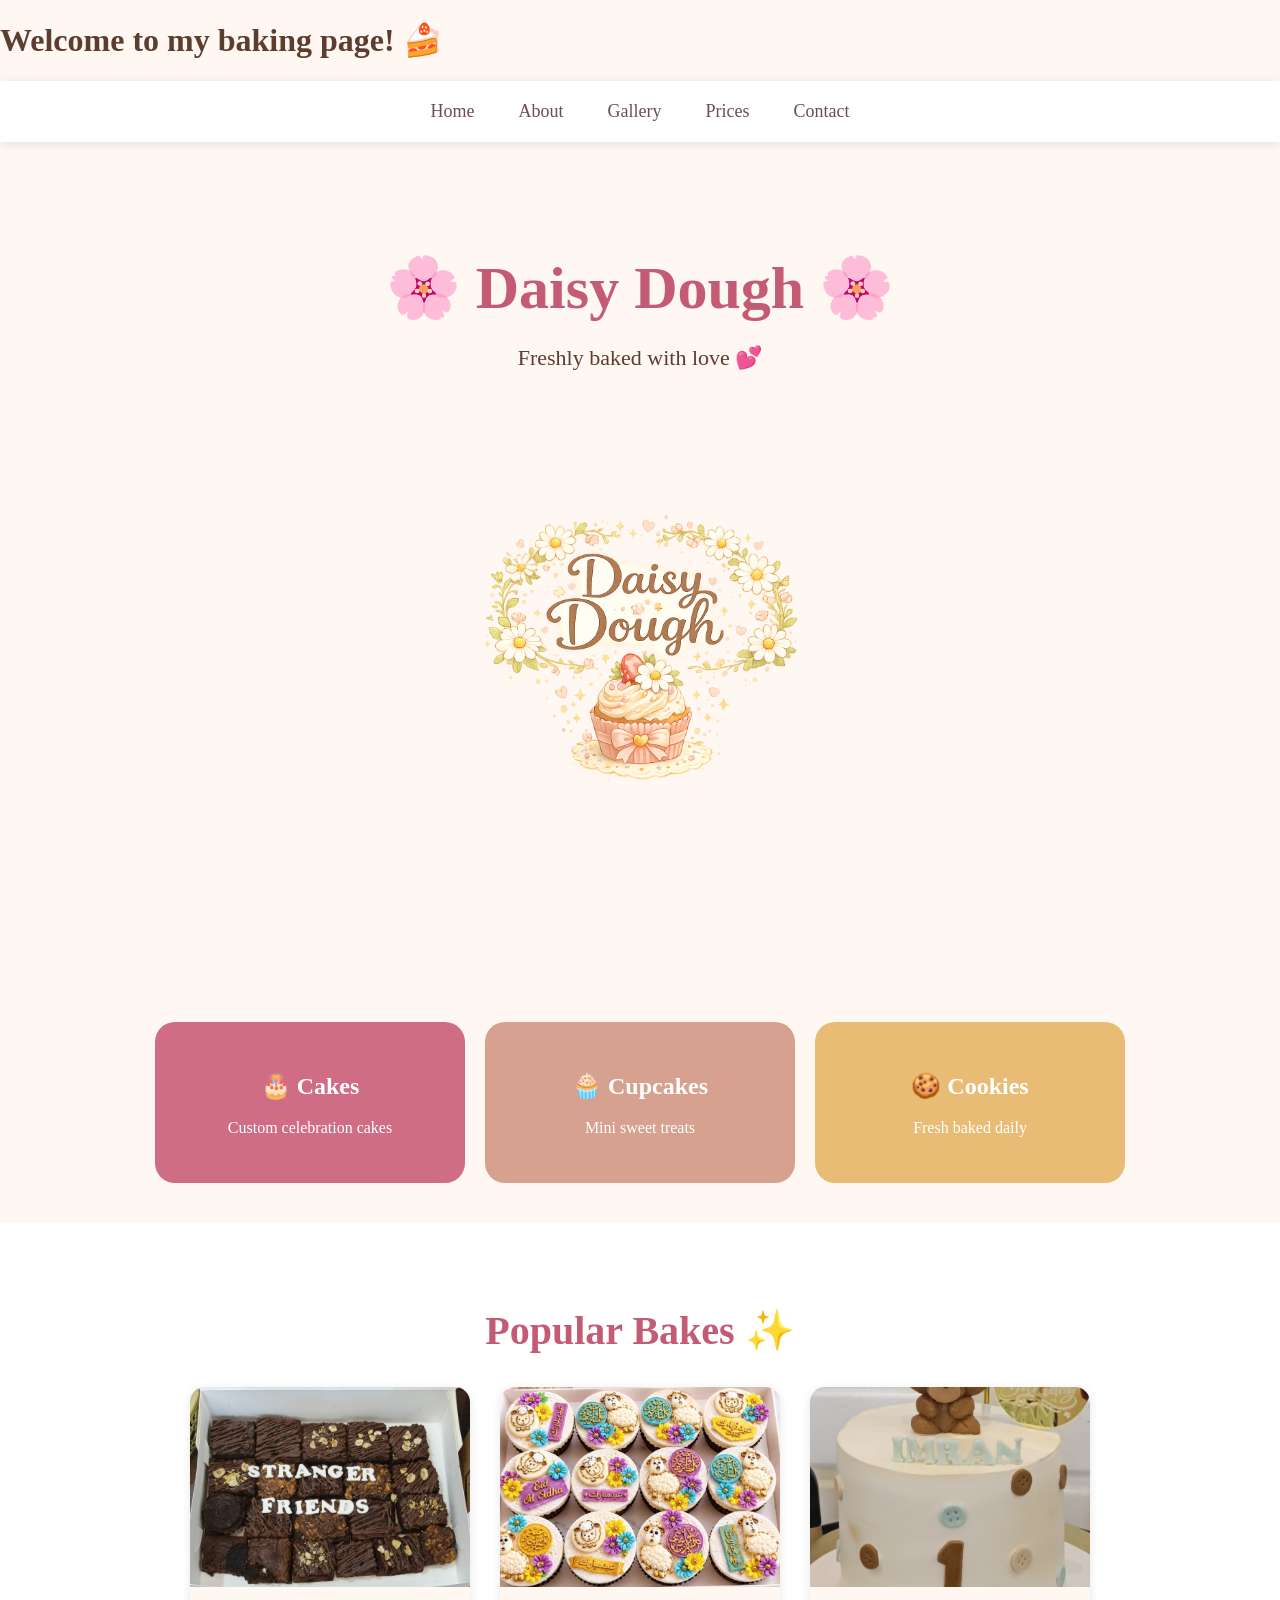
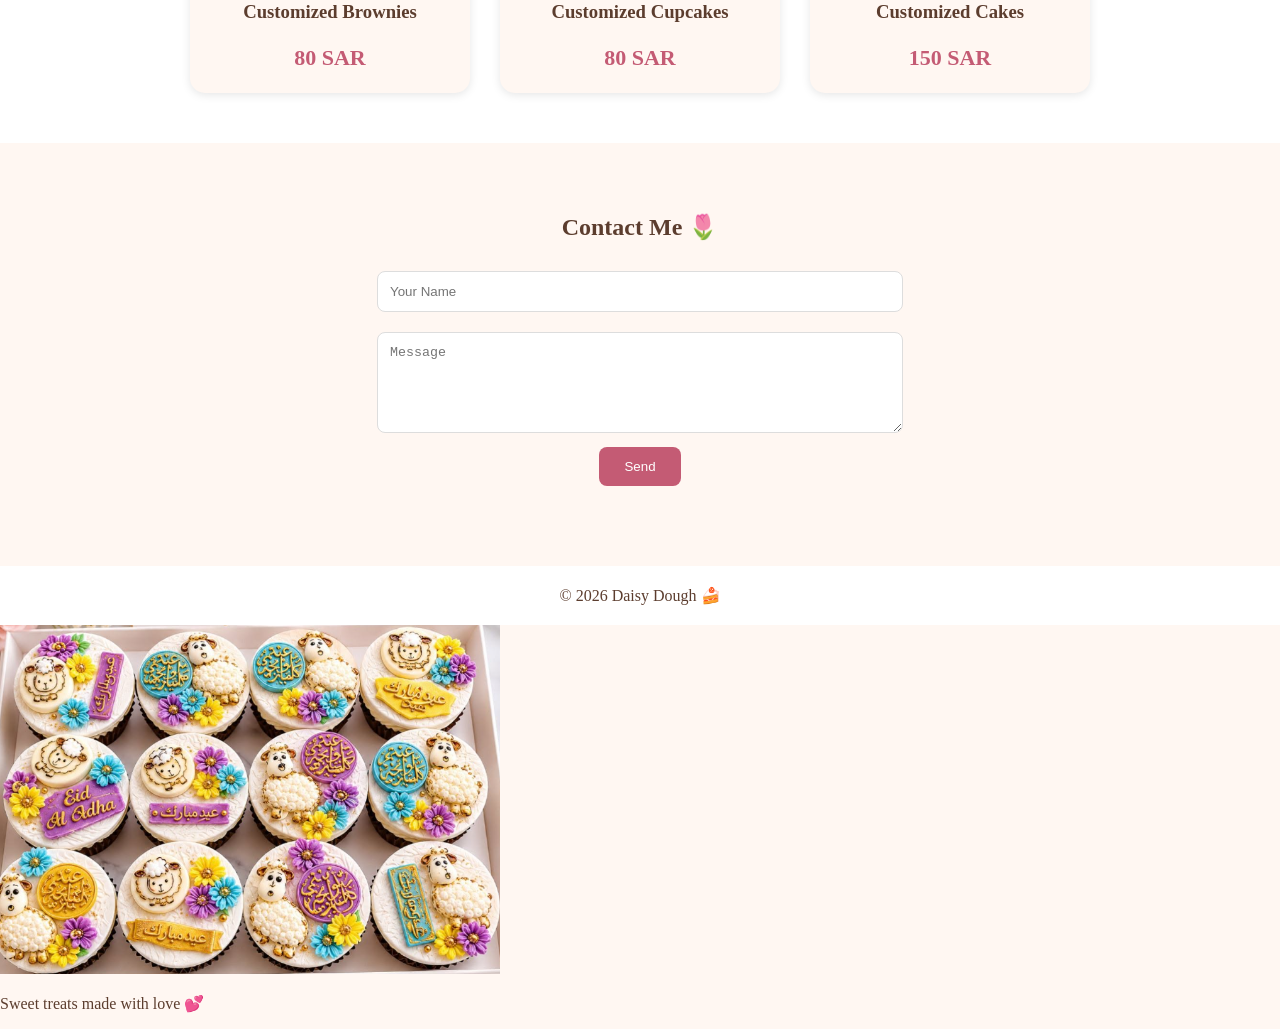
==== index.html @ 70e9c6f1 "Update index.html" ====
<!DOCTYPE html>
<html>
<head>
  <title>My Baking Website</title>
</head>
<body>
  <h1>Welcome to my baking page! 🍰</h1>


<style>
body{
    margin:0;
    font-family: Georgia, serif;
    background:#fff7f2;
    color:#5c3d2e;
}

nav{
    background:white;
    padding:20px;
    text-align:center;
    box-shadow:0 2px 10px rgba(0,0,0,0.1);
}

nav a{
    text-decoration:none;
    color:#6b4f4f;
    margin:20px;
    font-size:18px;
}

.hero{
    text-align:center;
    padding:60px 20px;
}

.hero h1{
    font-size:60px;
    color:#c45b74;
    margin-bottom:10px;
}

.hero p{
    font-size:22px;
}

.hero img{
    width:350px;
    max-width:90%;
    border-radius:20px;
}

.categories{
    display:flex;
    justify-content:center;
    gap:20px;
    flex-wrap:wrap;
    margin:40px;
}

.box{
    width:250px;
    padding:30px;
    border-radius:20px;
    color:white;
    text-align:center;
}

.box1{background:#cf6d84;}
.box2{background:#d6a18f;}
.box3{background:#e8bc75;}

.gallery{
    background:white;
    padding:50px 20px;
    text-align:center;
}

.gallery h2{
    color:#c45b74;
    font-size:40px;
}

.cards{
    display:flex;
    justify-content:center;
    flex-wrap:wrap;
    gap:30px;
}

.card{
    width:280px;
    background:#fff7f2;
    border-radius:15px;
    overflow:hidden;
    box-shadow:0 2px 10px rgba(0,0,0,0.1);
}

.card img{
    width:100%;
    height:200px;
    object-fit:cover;
}

.card h3{
    margin:10px;
}

.price{
    color:#c45b74;
    font-size:22px;
    font-weight:bold;
}

.contact{
    padding:50px;
    text-align:center;
}

input, textarea{
    width:80%;
    max-width:500px;
    padding:12px;
    margin:10px;
    border:1px solid #ddd;
    border-radius:8px;
}

button{
    background:#c45b74;
    color:white;
    border:none;
    padding:12px 25px;
    border-radius:8px;
    cursor:pointer;
}

footer{
    background:white;
    text-align:center;
    padding:20px;
    margin-top:30px;
}
</style>
</head>

<body>

<nav>
    <a href="#">Home</a>
    <a href="#">About</a>
    <a href="#">Gallery</a>
    <a href="#">Prices</a>
    <a href="#">Contact</a>
</nav>

<section class="hero">
    <h1>🌸 Daisy Dough 🌸</h1>
    <p>Freshly baked with love 💕</p>

    <img src="file_00000000db2871fda875c64930de5b03.png" alt="Bakery Cake">
</section>

<div class="categories">
    <div class="box box1">
        <h2>🎂 Cakes</h2>
        <p>Custom celebration cakes</p>
    </div>

    <div class="box box2">
        <h2>🧁 Cupcakes</h2>
        <p>Mini sweet treats</p>
    </div>

    <div class="box box3">
        <h2>🍪 Cookies</h2>
        <p>Fresh baked daily</p>
    </div>
</div>

<section class="gallery">
    <h2>Popular Bakes ✨</h2>

    <div class="cards">

        <div class="card">
            <img src="IMG_20260624_204231.jpg">
            <h3>Customized Brownies</h3>
            <p class="price">80 SAR</p>
        </div>

        <div class="card">
            <img src="Screenshot 2026-06-24 012534.png">
            <h3>Customized Cupcakes</h3>
            <p class="price">80 SAR</p>
        </div>

        <div class="card">
            <img src="IMG_20260624_204357.jpg">
            <h3>Customized Cakes</h3>
            <p class="price">150 SAR</p>
        </div>

    </div>
</section>

<section class="contact">
    <h2>Contact Me 🌷</h2>

    <input type="text" placeholder="Your Name"><br>
    <textarea rows="5" placeholder="Message"></textarea><br>

    <button>Send</button>
</section>

<footer>
    © 2026 Daisy Dough 🍰
</footer>

</body>
</html>
  <img src="Screenshot 2026-06-24 012534.png" width="500">
   <p>Sweet treats made with love 💕</p>
</body>
</html>
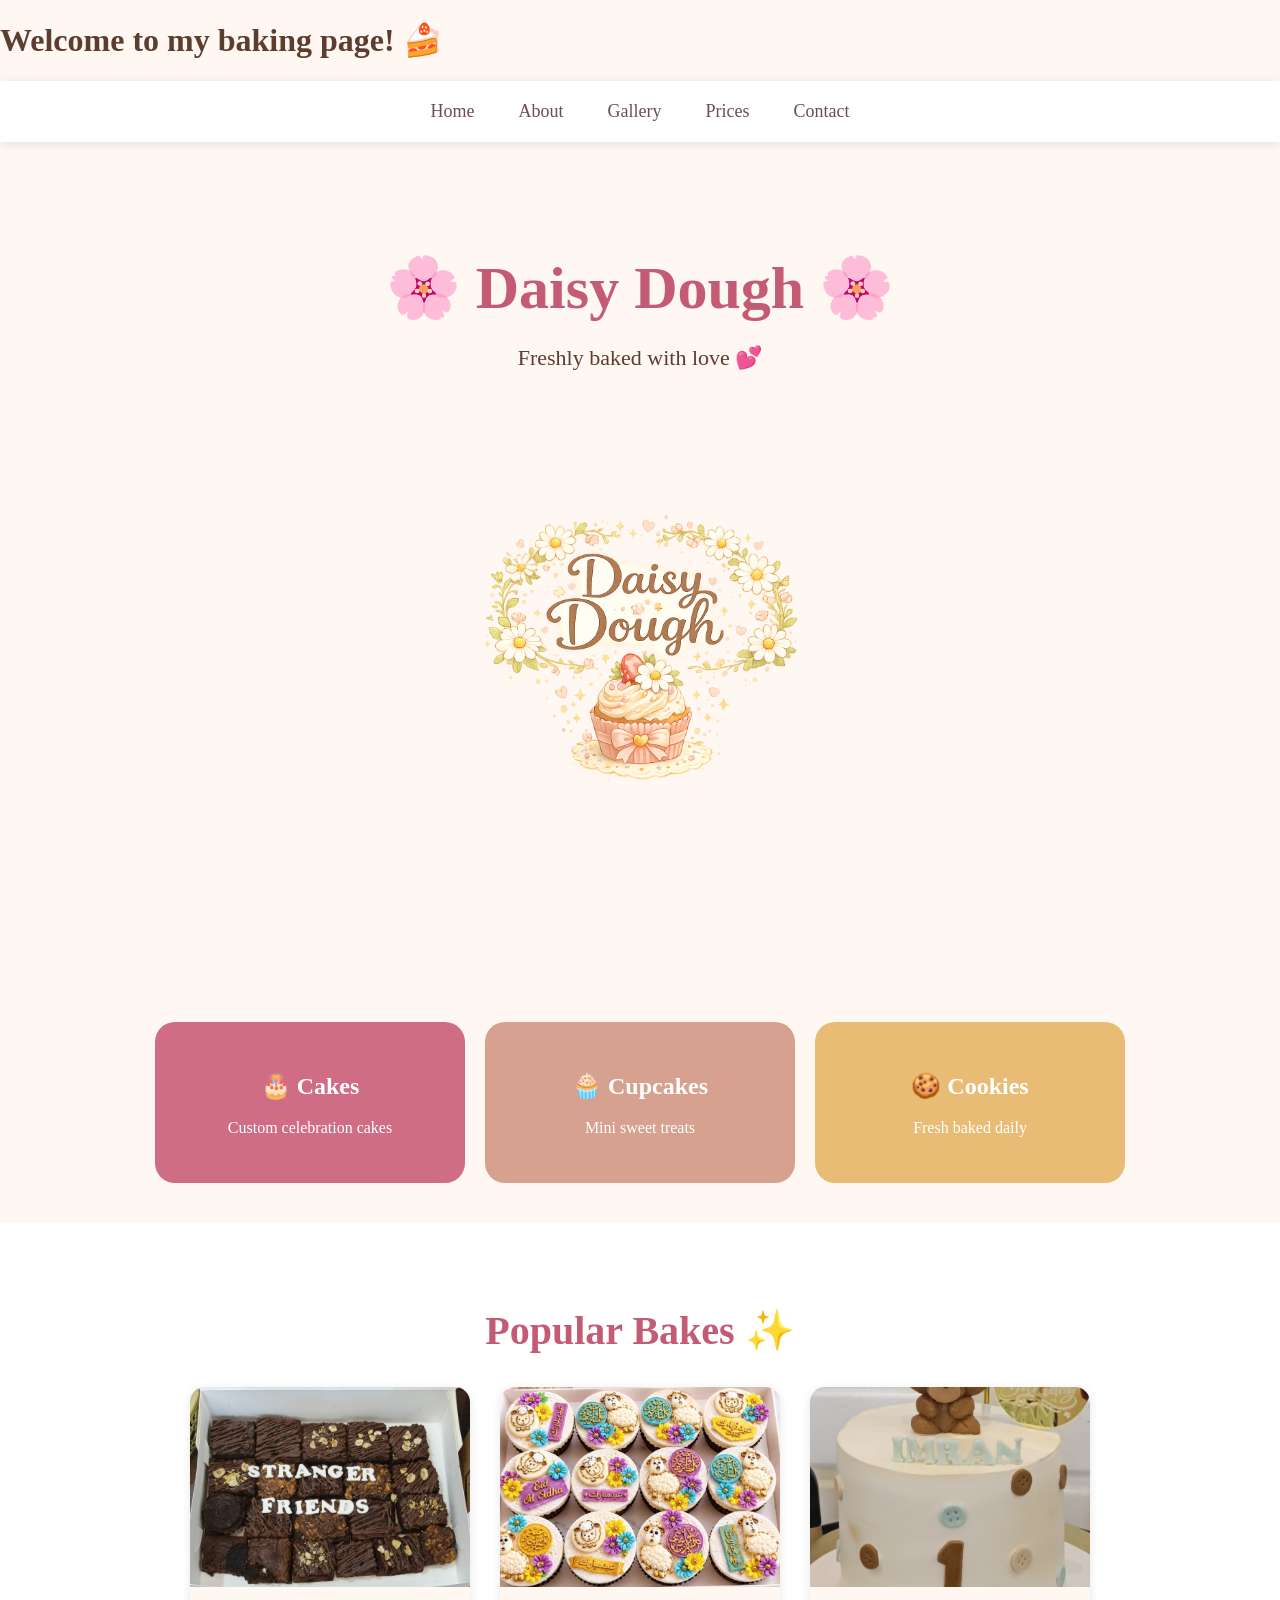
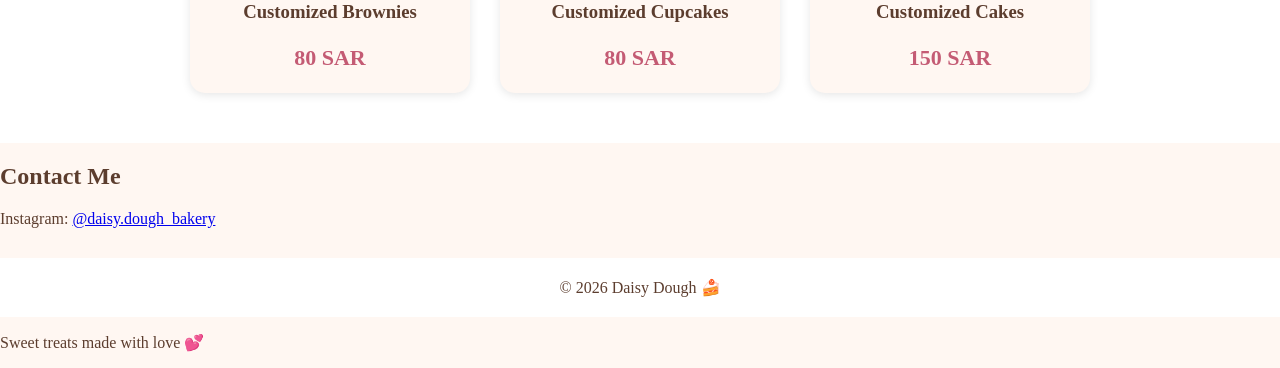
==== commit 9fbf7028: "Update index.html" ====
--- a/index.html
+++ b/index.html
@@ -204,14 +204,17 @@
     </div>
 </section>
 
-<section class="contact">
-    <h2>Contact Me 🌷</h2>
-
-    <input type="text" placeholder="Your Name"><br>
-    <textarea rows="5" placeholder="Message"></textarea><br>
-
-    <button>Send</button>
-</section>
+
+    <section id="contact">
+    <h2>Contact Me</h2>
+
+    <p>
+        Instagram:
+        <a href="https://instagram.com/daisy.dough_bakery" target="_blank">
+            @daisy.dough_bakery
+        </a>
+    </p>
+    </section>
 
 <footer>
     © 2026 Daisy Dough 🍰
@@ -219,7 +222,7 @@
 
 </body>
 </html>
-  <img src="Screenshot 2026-06-24 012534.png" width="500">
+
    <p>Sweet treats made with love 💕</p>
 </body>
 </html>
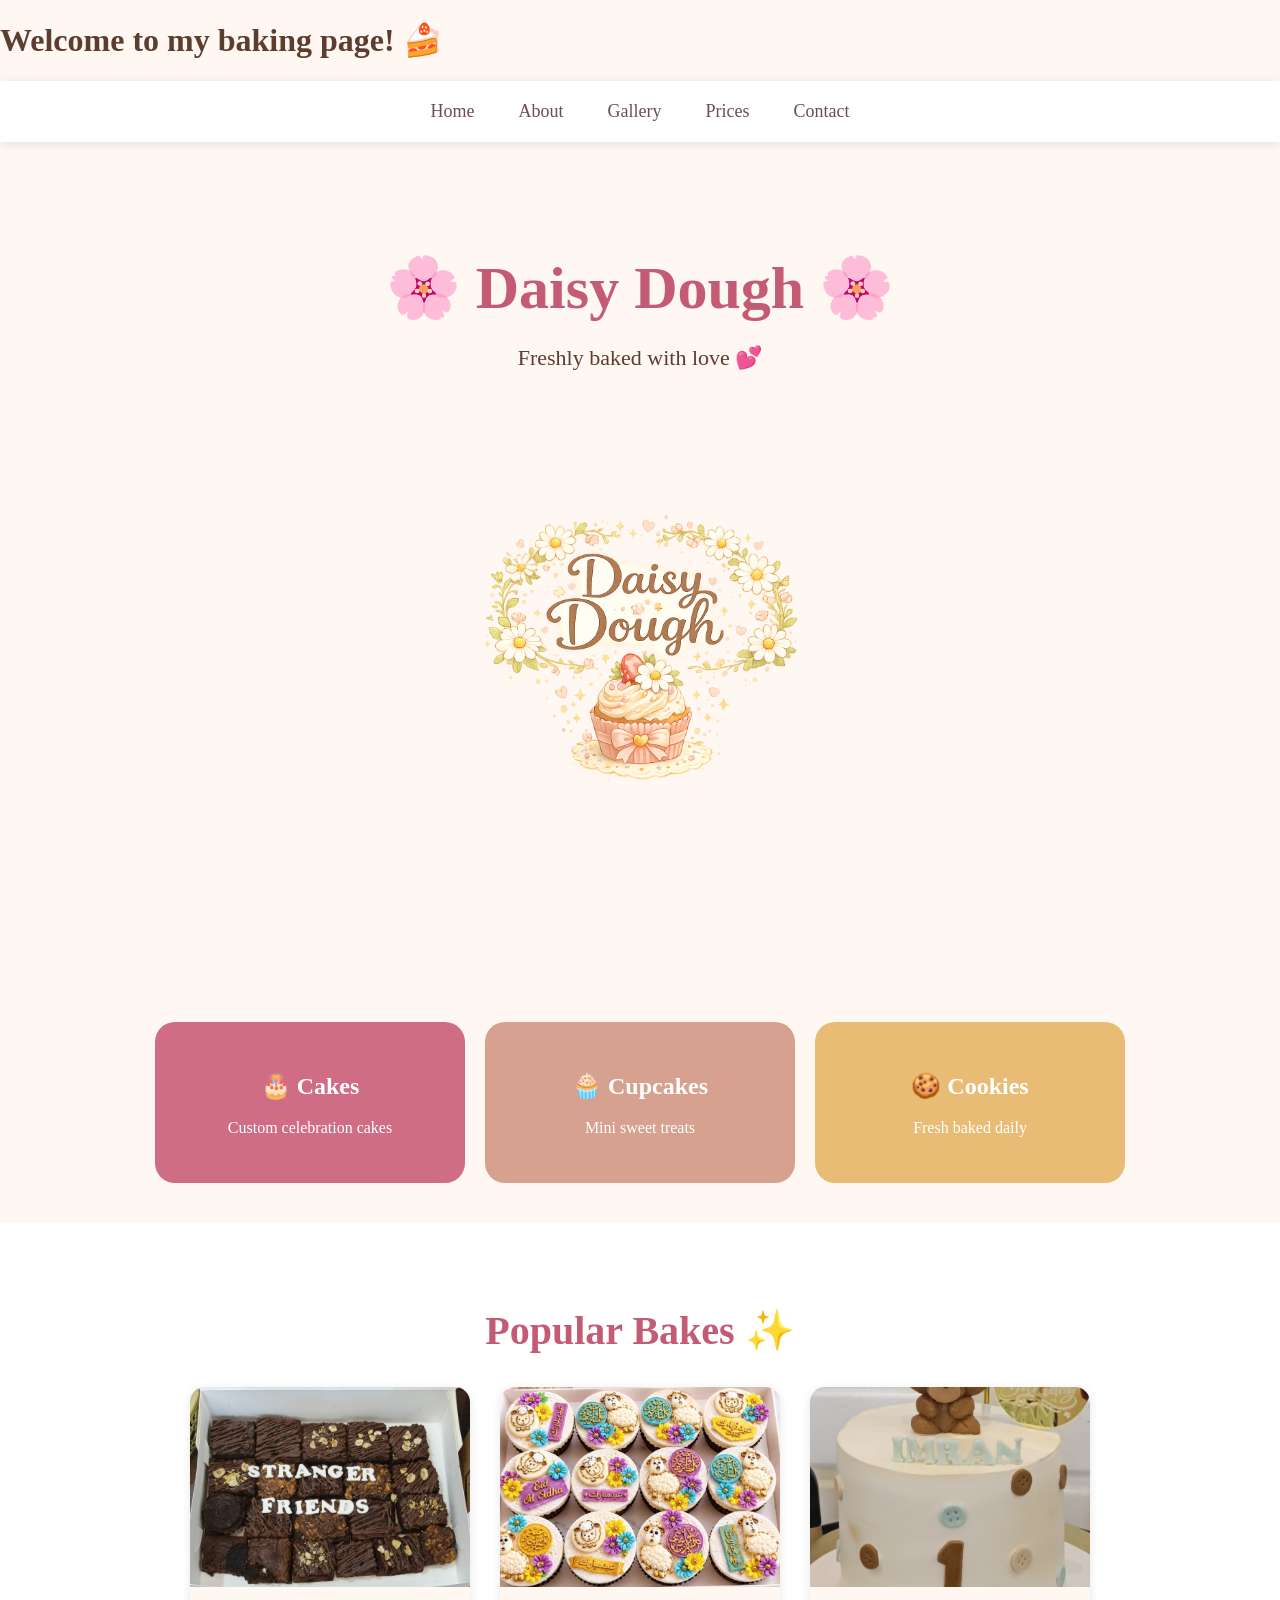
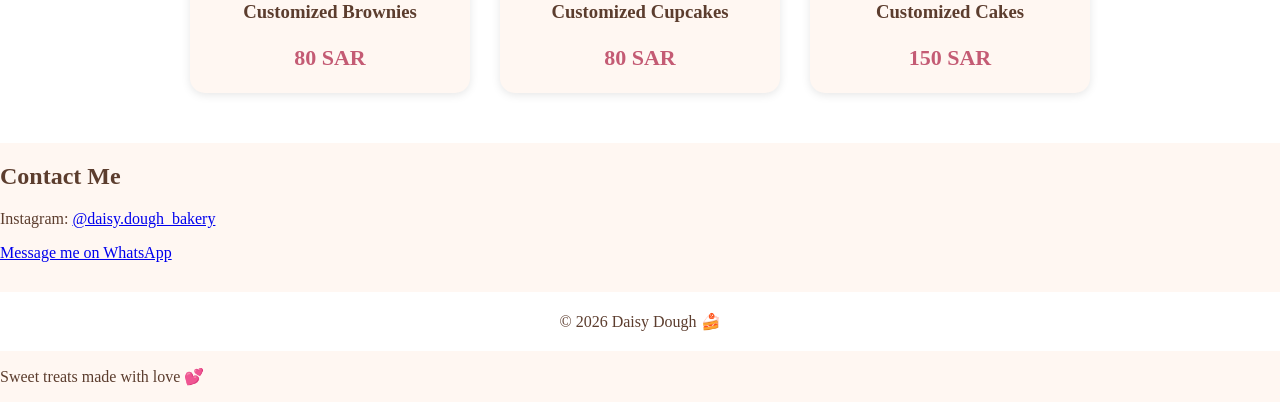
==== commit bcd174fb: "Update index.html" ====
--- a/index.html
+++ b/index.html
@@ -214,6 +214,9 @@
             @daisy.dough_bakery
         </a>
     </p>
+      <a href="https://wa.me/966581001814" target="_blank">
+    Message me on WhatsApp
+      </a>
     </section>
 
 <footer>
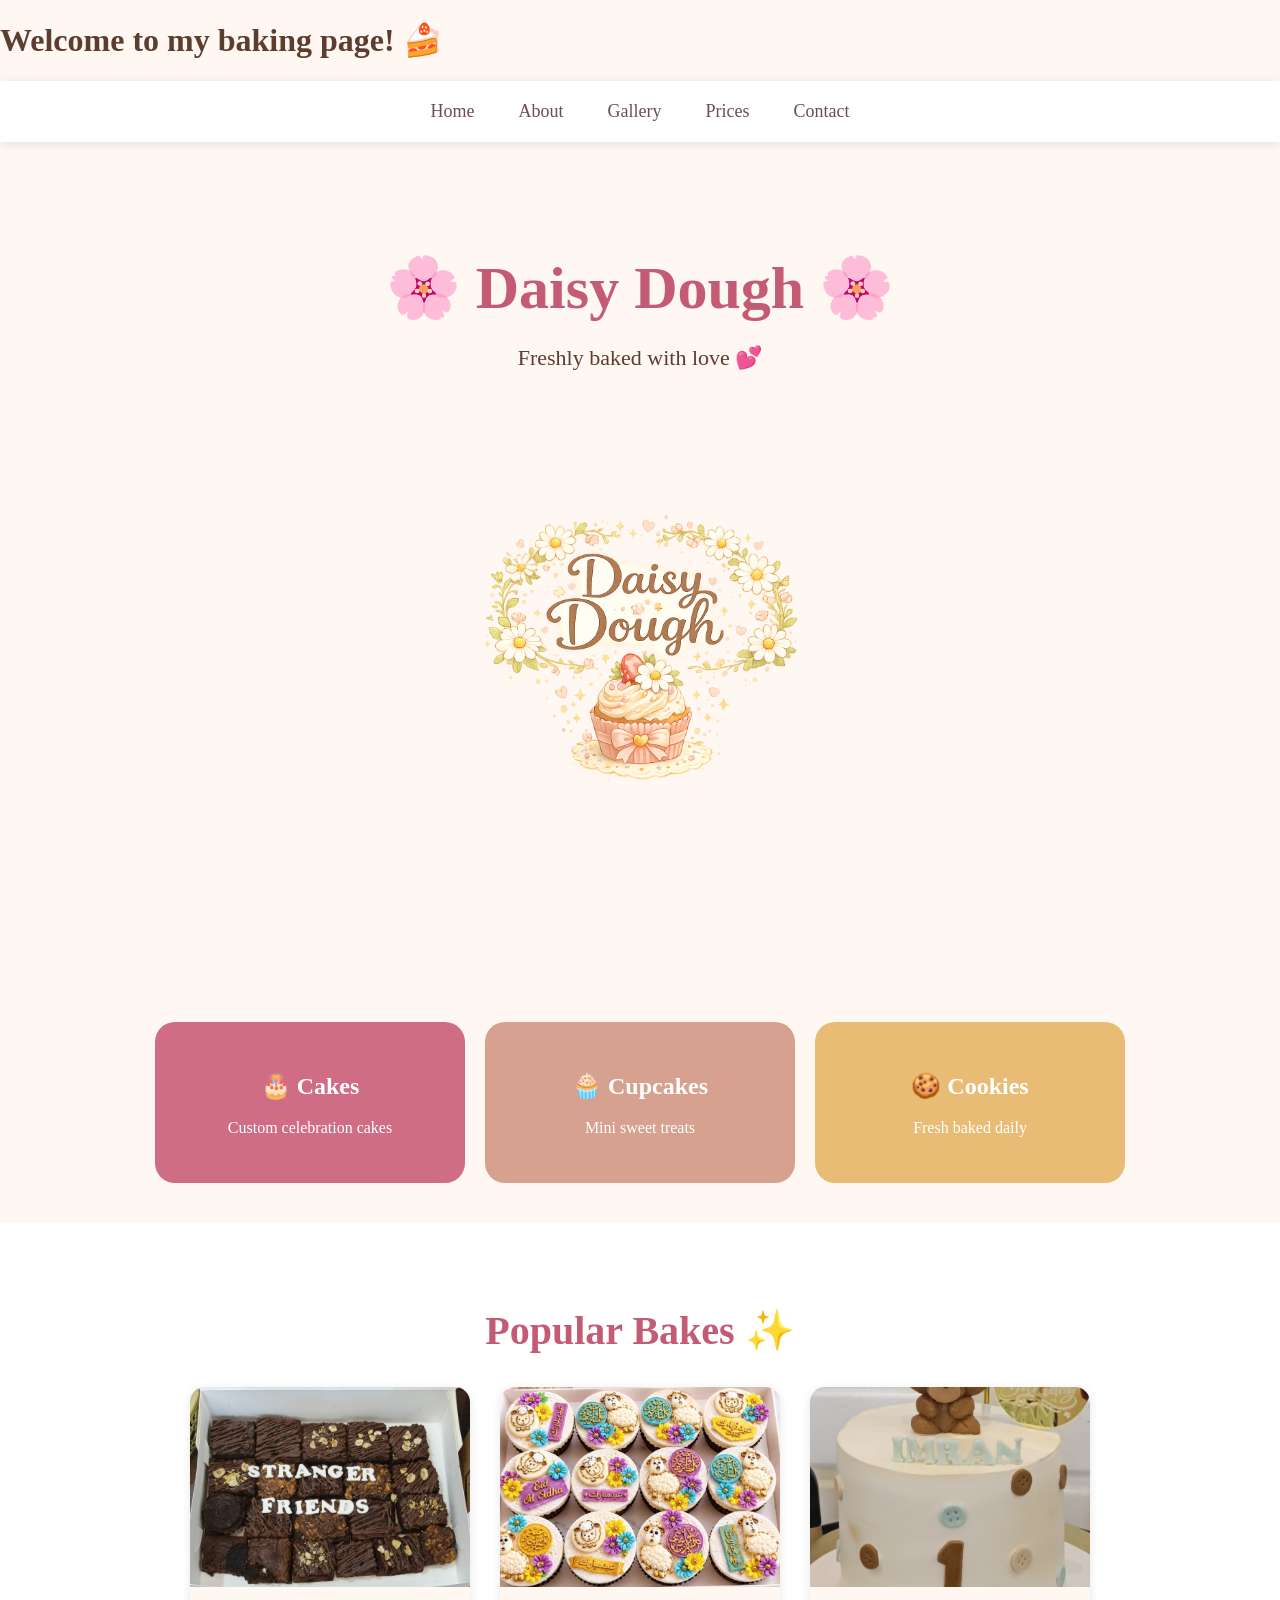
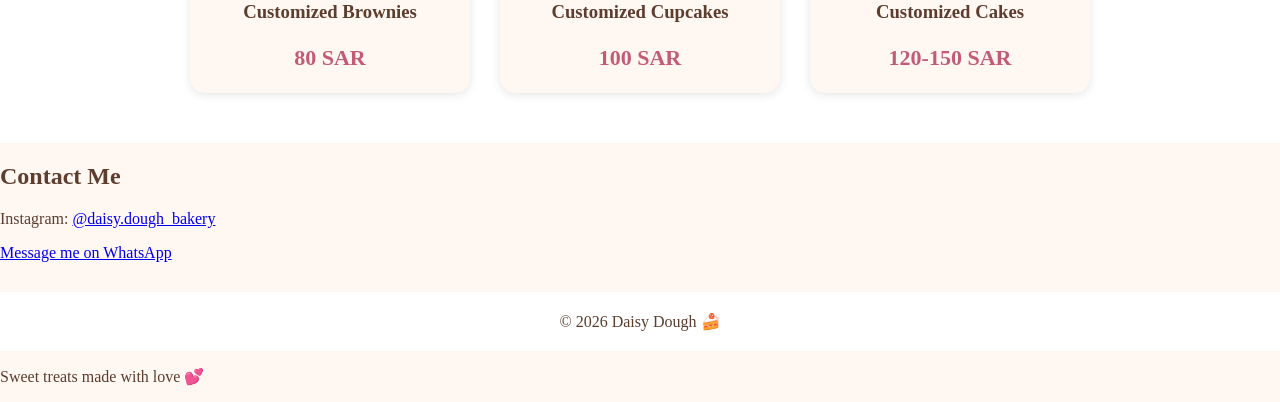
==== commit 9493404e: "Update index.html" ====
--- a/index.html
+++ b/index.html
@@ -192,13 +192,13 @@
         <div class="card">
             <img src="Screenshot 2026-06-24 012534.png">
             <h3>Customized Cupcakes</h3>
-            <p class="price">80 SAR</p>
+            <p class="price">100 SAR</p>
         </div>
 
         <div class="card">
             <img src="IMG_20260624_204357.jpg">
             <h3>Customized Cakes</h3>
-            <p class="price">150 SAR</p>
+            <p class="price">120-150 SAR</p>
         </div>
 
     </div>
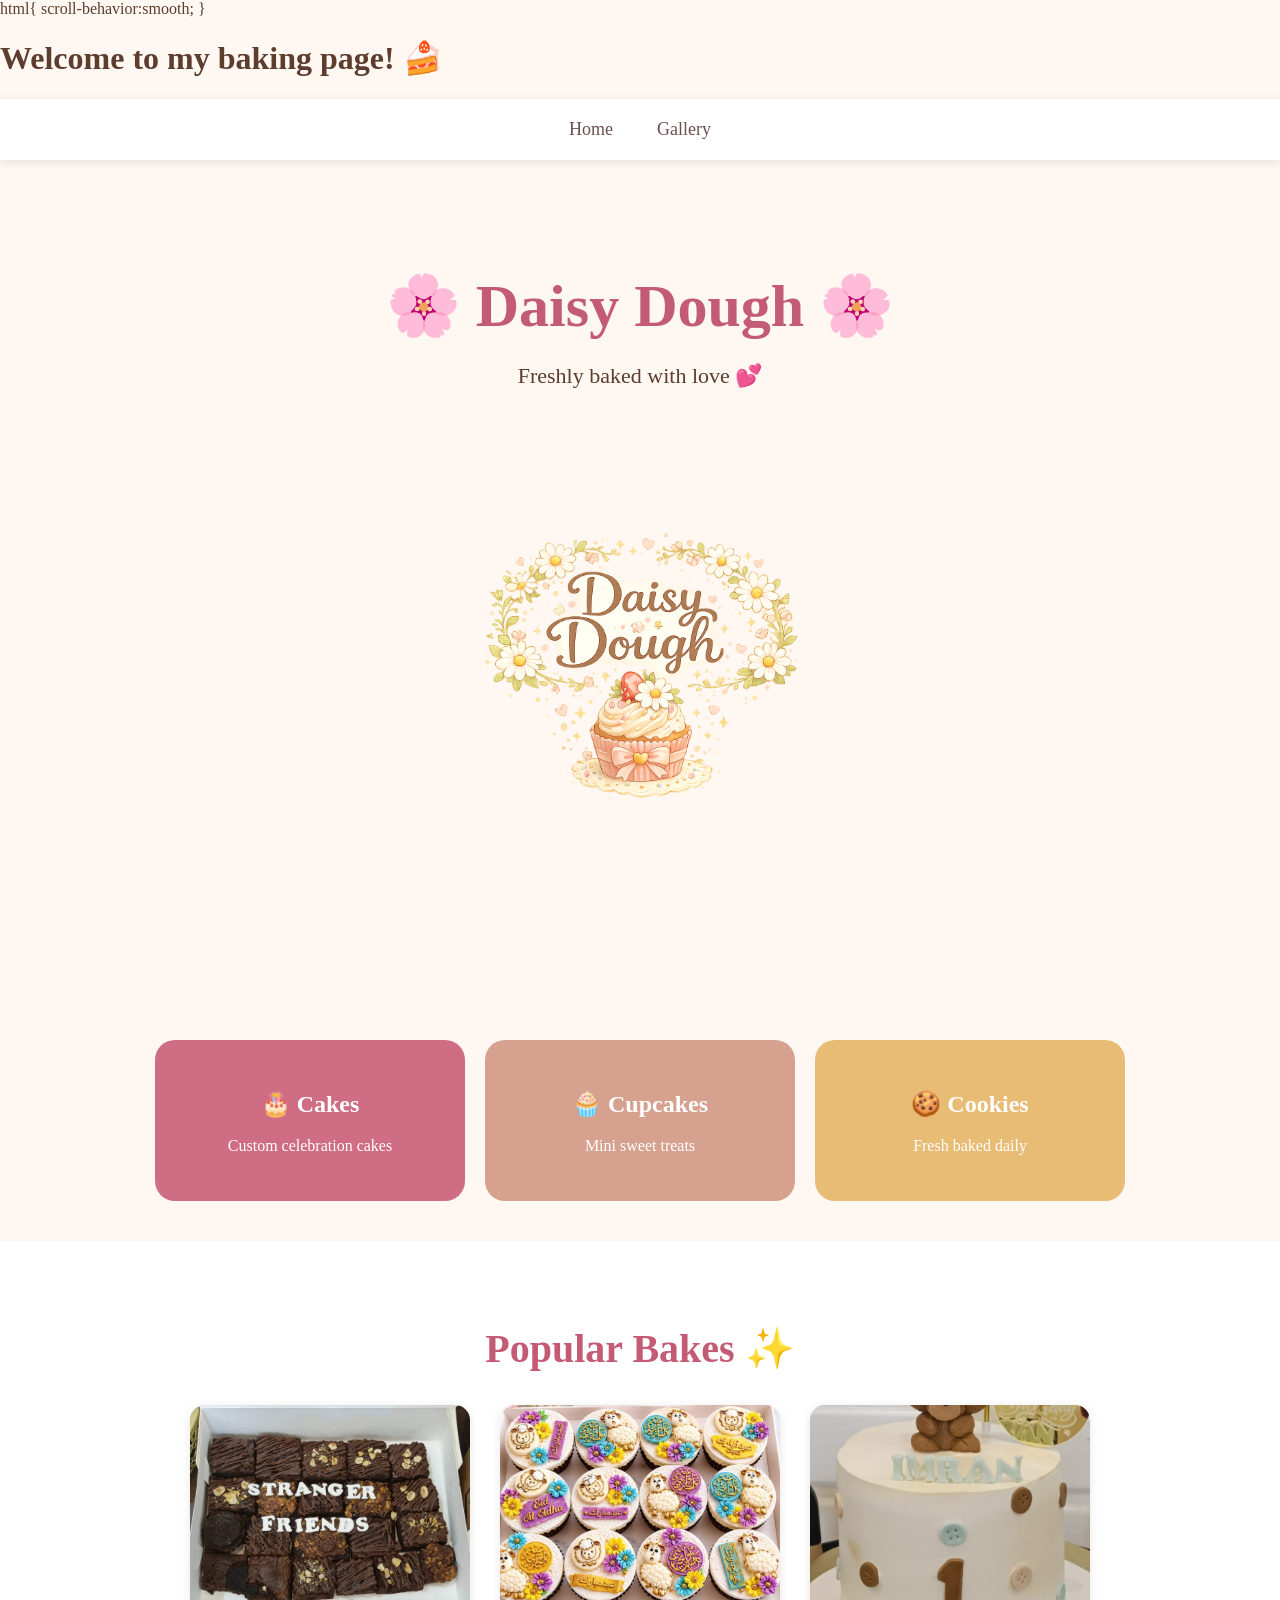
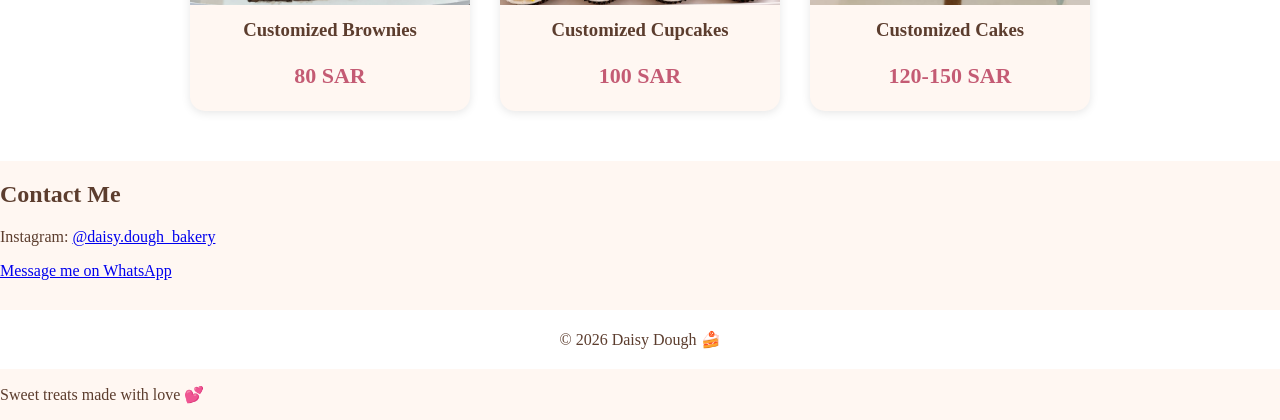
==== commit b88d25e3: "Update index.html" ====
--- a/index.html
+++ b/index.html
@@ -4,6 +4,9 @@
   <title>My Baking Website</title>
 </head>
 <body>
+  html{
+    scroll-behavior:smooth;
+}
   <h1>Welcome to my baking page! 🍰</h1>
 
 
@@ -147,14 +150,11 @@
 <body>
 
 <nav>
-    <a href="#">Home</a>
-    <a href="#">About</a>
-    <a href="#">Gallery</a>
-    <a href="#">Prices</a>
-    <a href="#">Contact</a>
+    <a href="#home">Home</a>
+    <a href="#gallery">Gallery</a>
 </nav>
 
-<section class="hero">
+<section class="hero" id="home">
     <h1>🌸 Daisy Dough 🌸</h1>
     <p>Freshly baked with love 💕</p>
 
@@ -178,7 +178,7 @@
     </div>
 </div>
 
-<section class="gallery">
+<section class="gallery" id="gallery">
     <h2>Popular Bakes ✨</h2>
 
     <div class="cards">
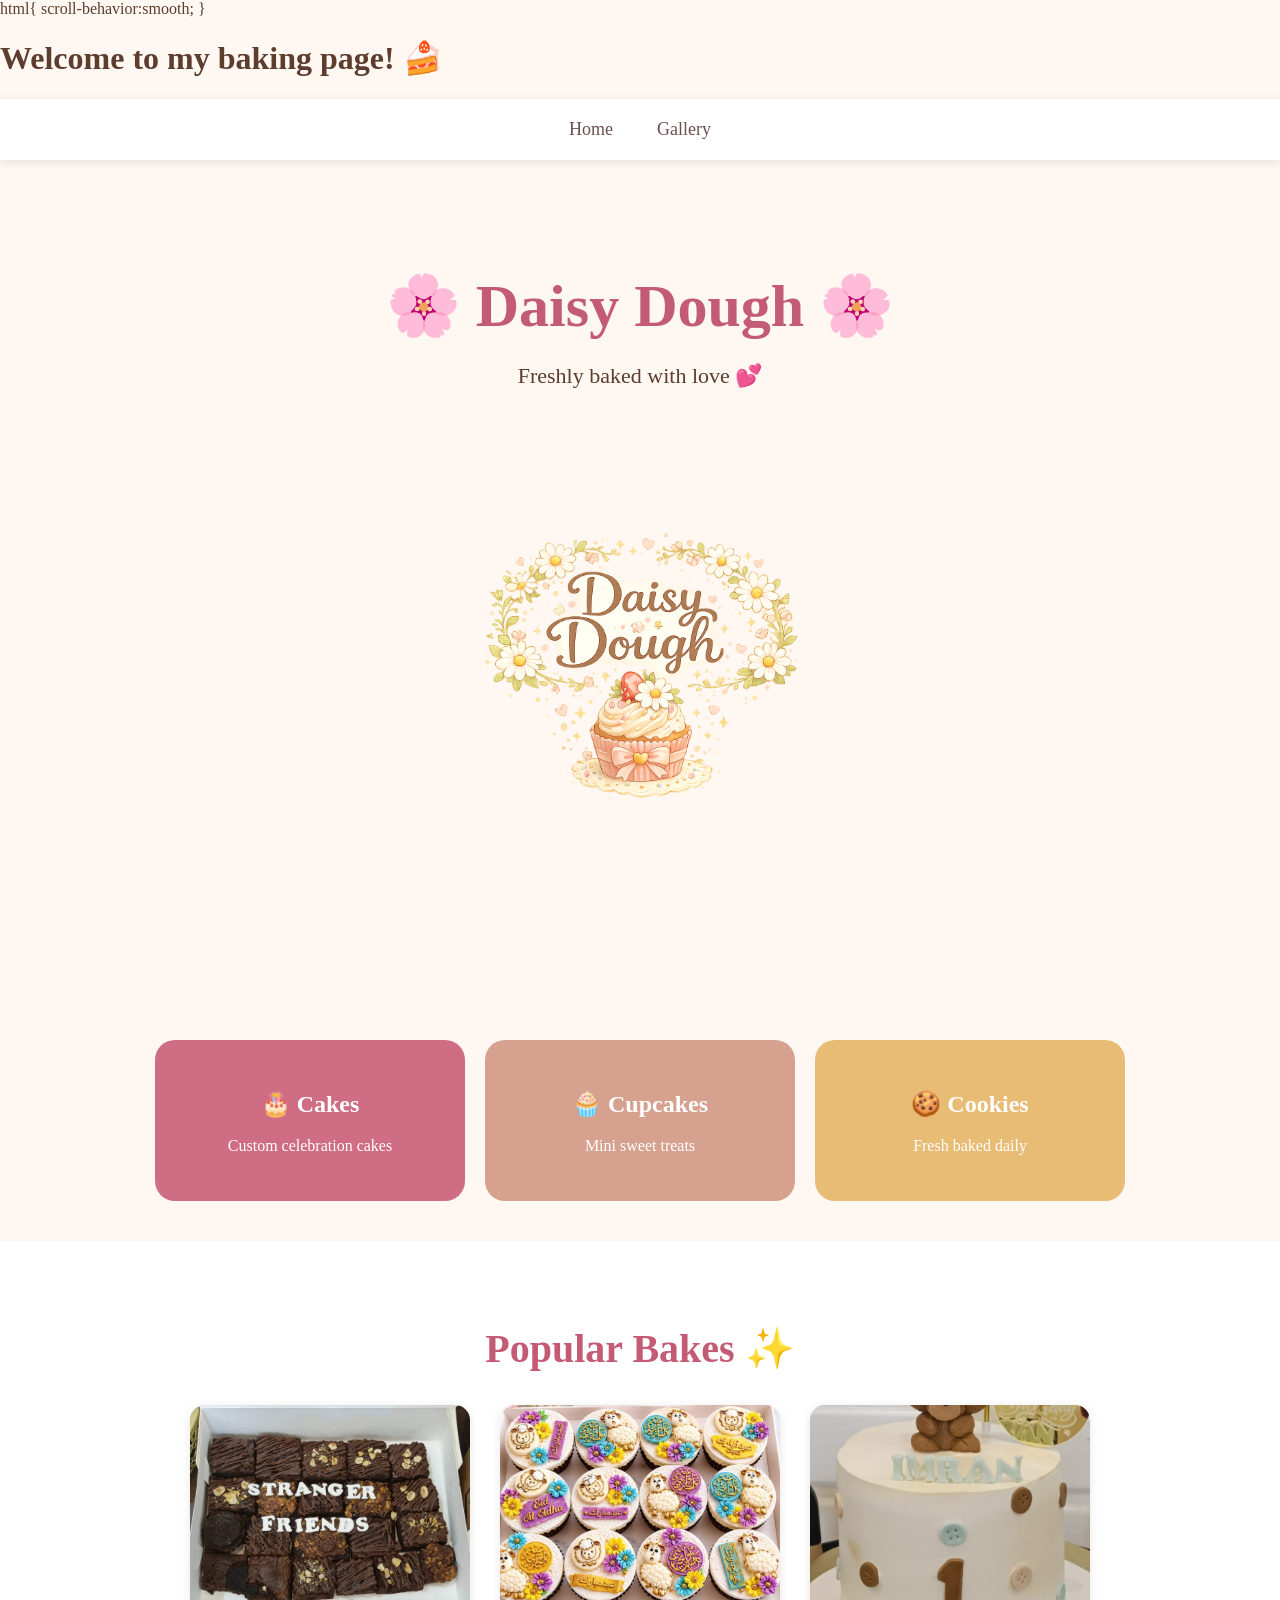
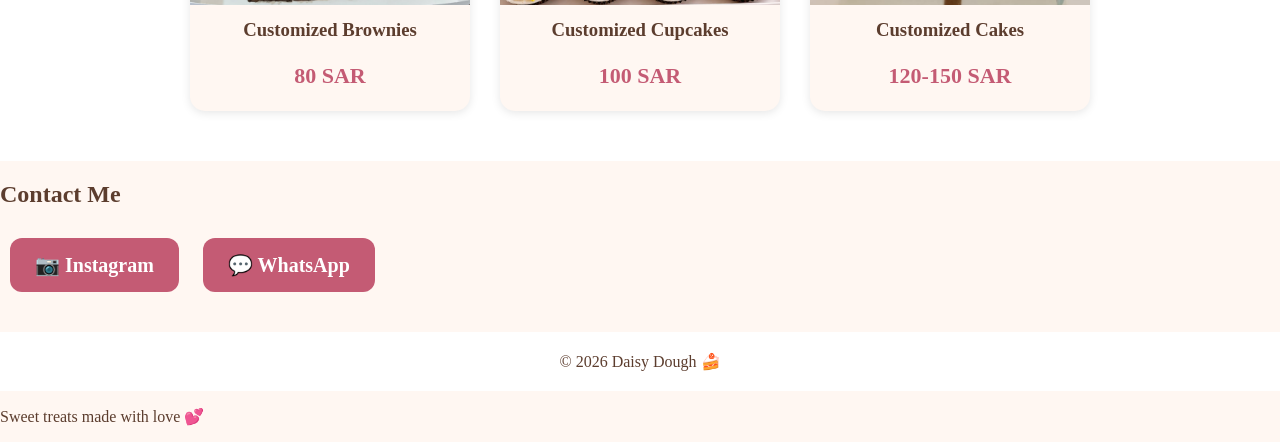
==== commit 930784ee: "Update index.html" ====
--- a/index.html
+++ b/index.html
@@ -144,6 +144,18 @@
     padding:20px;
     margin-top:30px;
 }
+
+.contact-links a{
+    display:inline-block;
+    margin:10px;
+    padding:15px 25px;
+    font-size:20px;
+    font-weight:bold;
+    text-decoration:none;
+    color:white;
+    background:#c45b74;
+    border-radius:12px;
+}
 </style>
 </head>
 
@@ -208,15 +220,15 @@
     <section id="contact">
     <h2>Contact Me</h2>
 
-    <p>
-        Instagram:
+    <div class="contact-links">
         <a href="https://instagram.com/daisy.dough_bakery" target="_blank">
-            @daisy.dough_bakery
+            📷 Instagram
         </a>
-    </p>
-      <a href="https://wa.me/966581001814" target="_blank">
-    Message me on WhatsApp
-      </a>
+
+        <a href="https://wa.me/966581001814" target="_blank">
+            💬 WhatsApp
+        </a>
+    </div>
     </section>
 
 <footer>
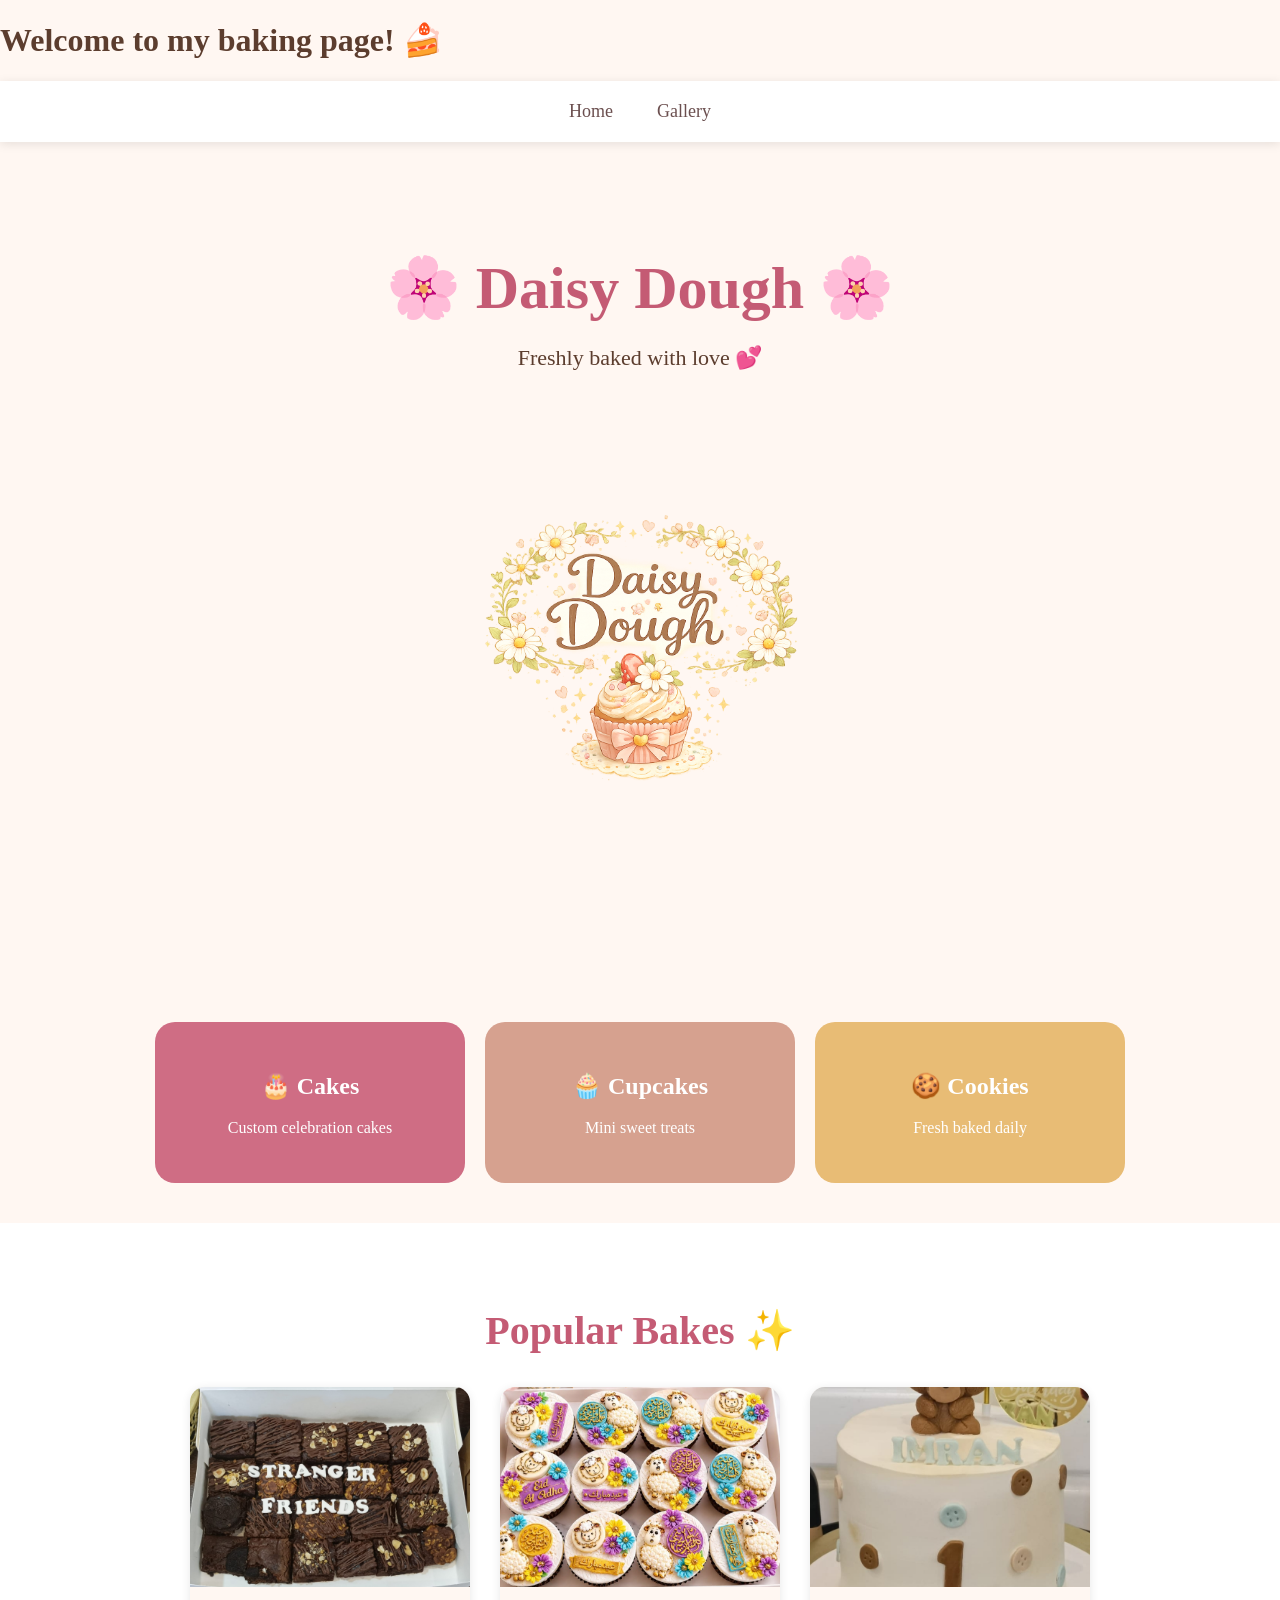
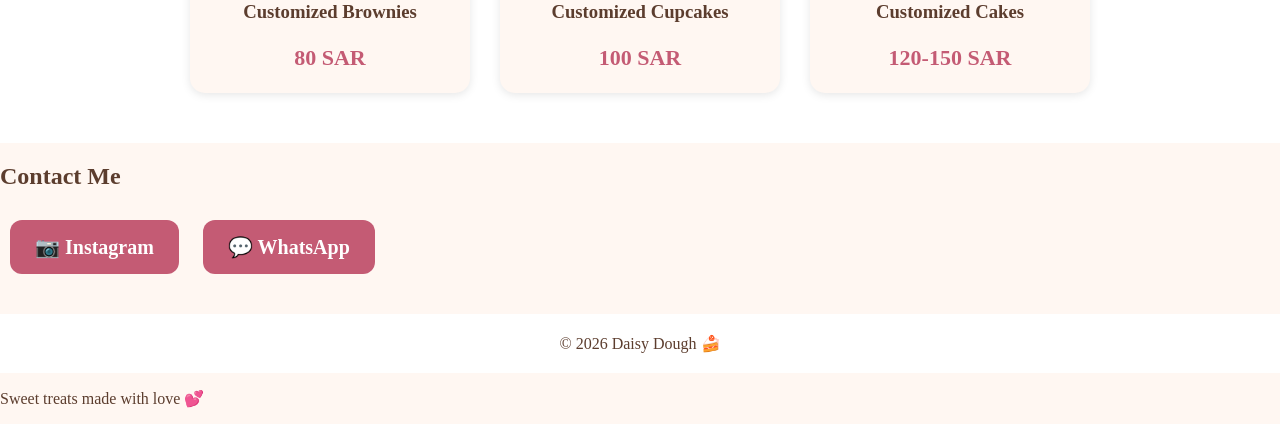
==== commit d32e92d0: "Update index.html" ====
--- a/index.html
+++ b/index.html
@@ -4,9 +4,7 @@
   <title>My Baking Website</title>
 </head>
 <body>
-  html{
-    scroll-behavior:smooth;
-}
+  
   <h1>Welcome to my baking page! 🍰</h1>
 
 
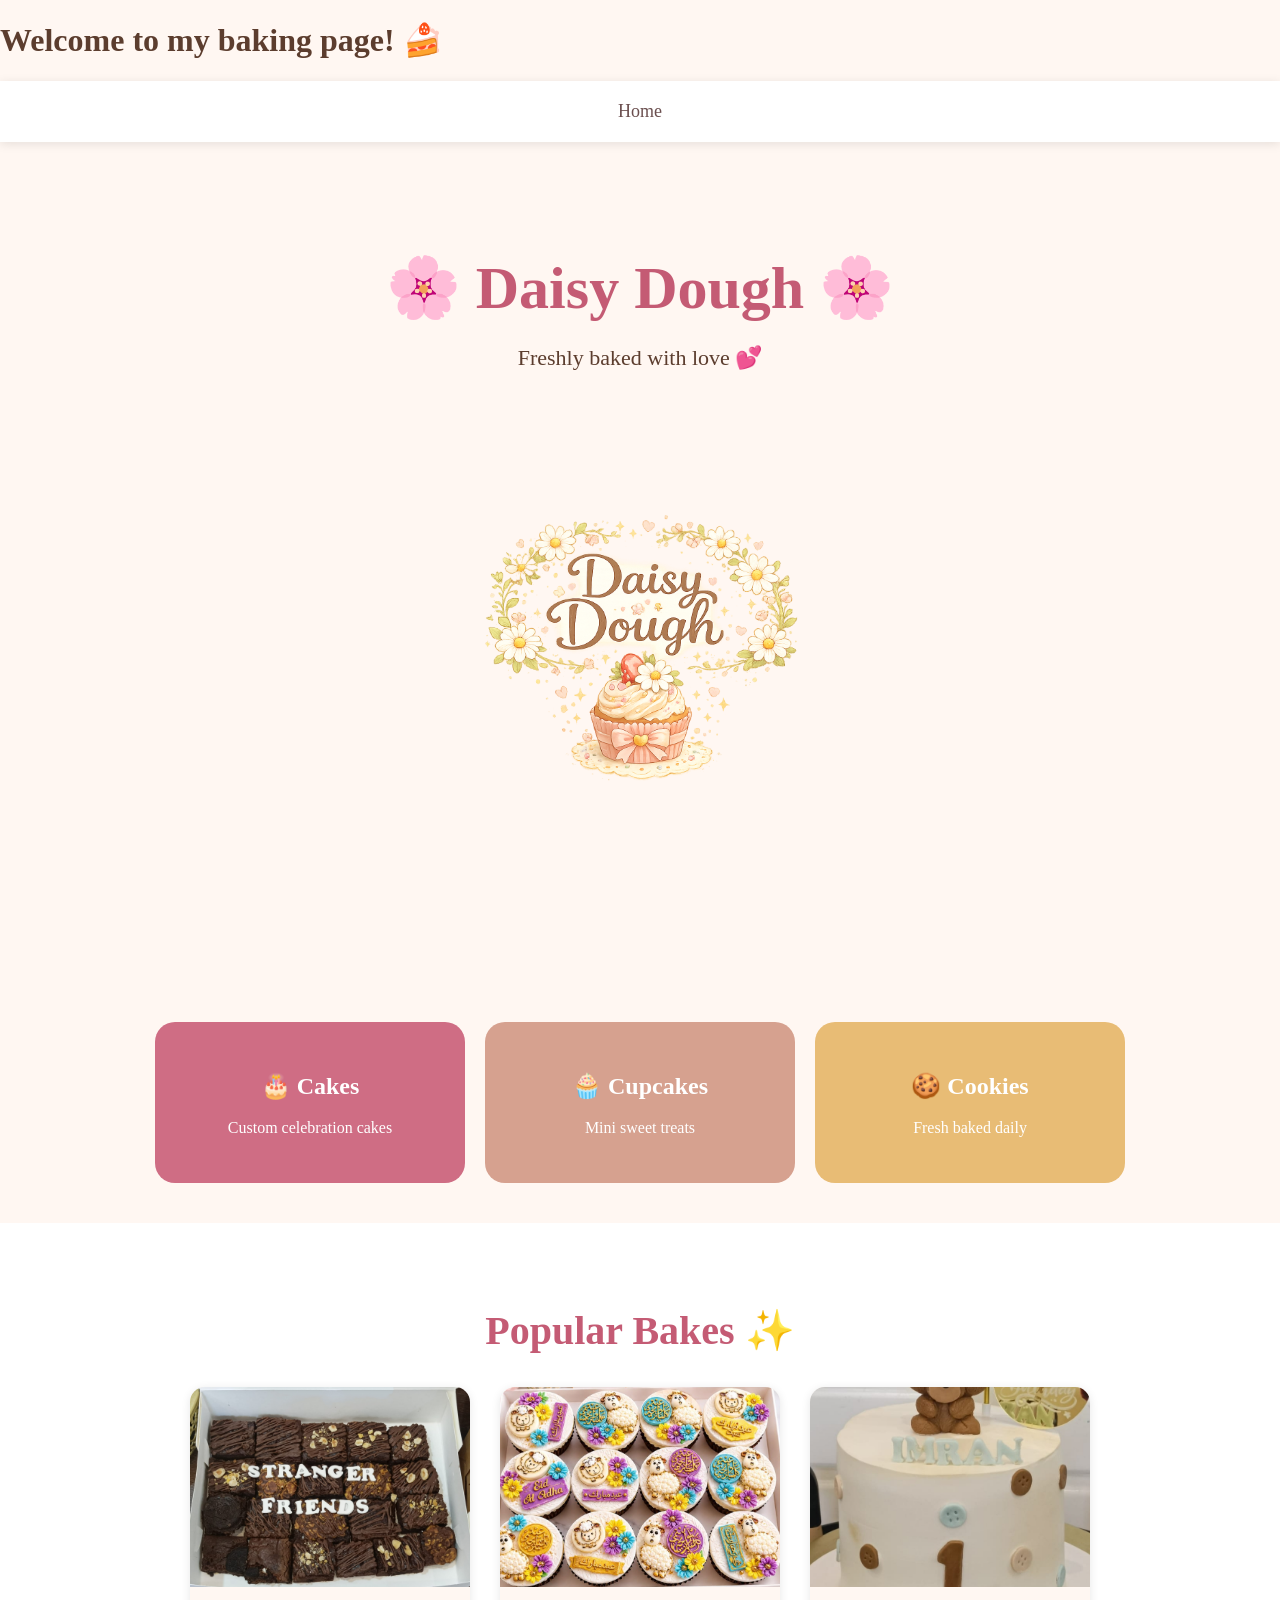
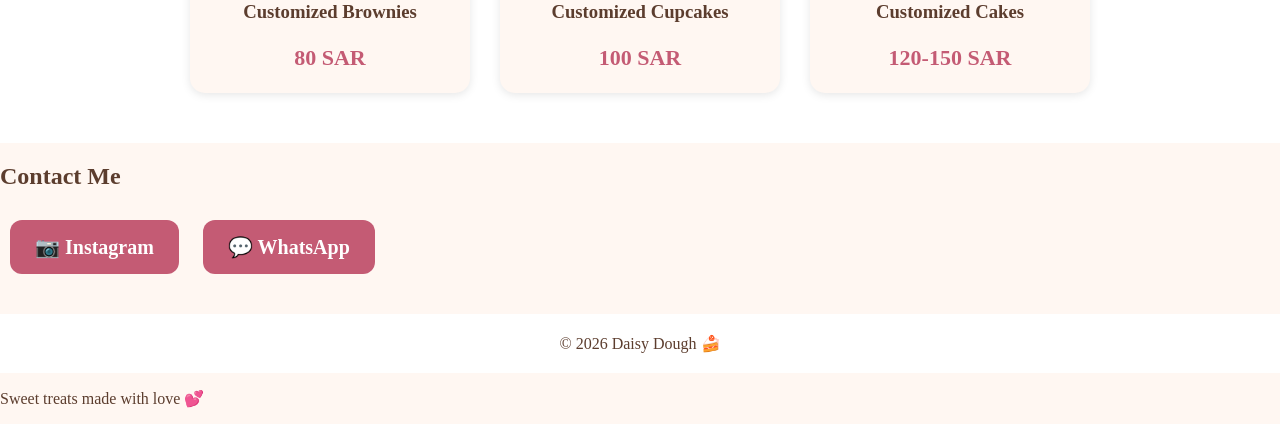
==== commit 7cd563c8: "Update index.html" ====
--- a/index.html
+++ b/index.html
@@ -161,7 +161,7 @@
 
 <nav>
     <a href="#home">Home</a>
-    <a href="#gallery">Gallery</a>
+  
 </nav>
 
 <section class="hero" id="home">
